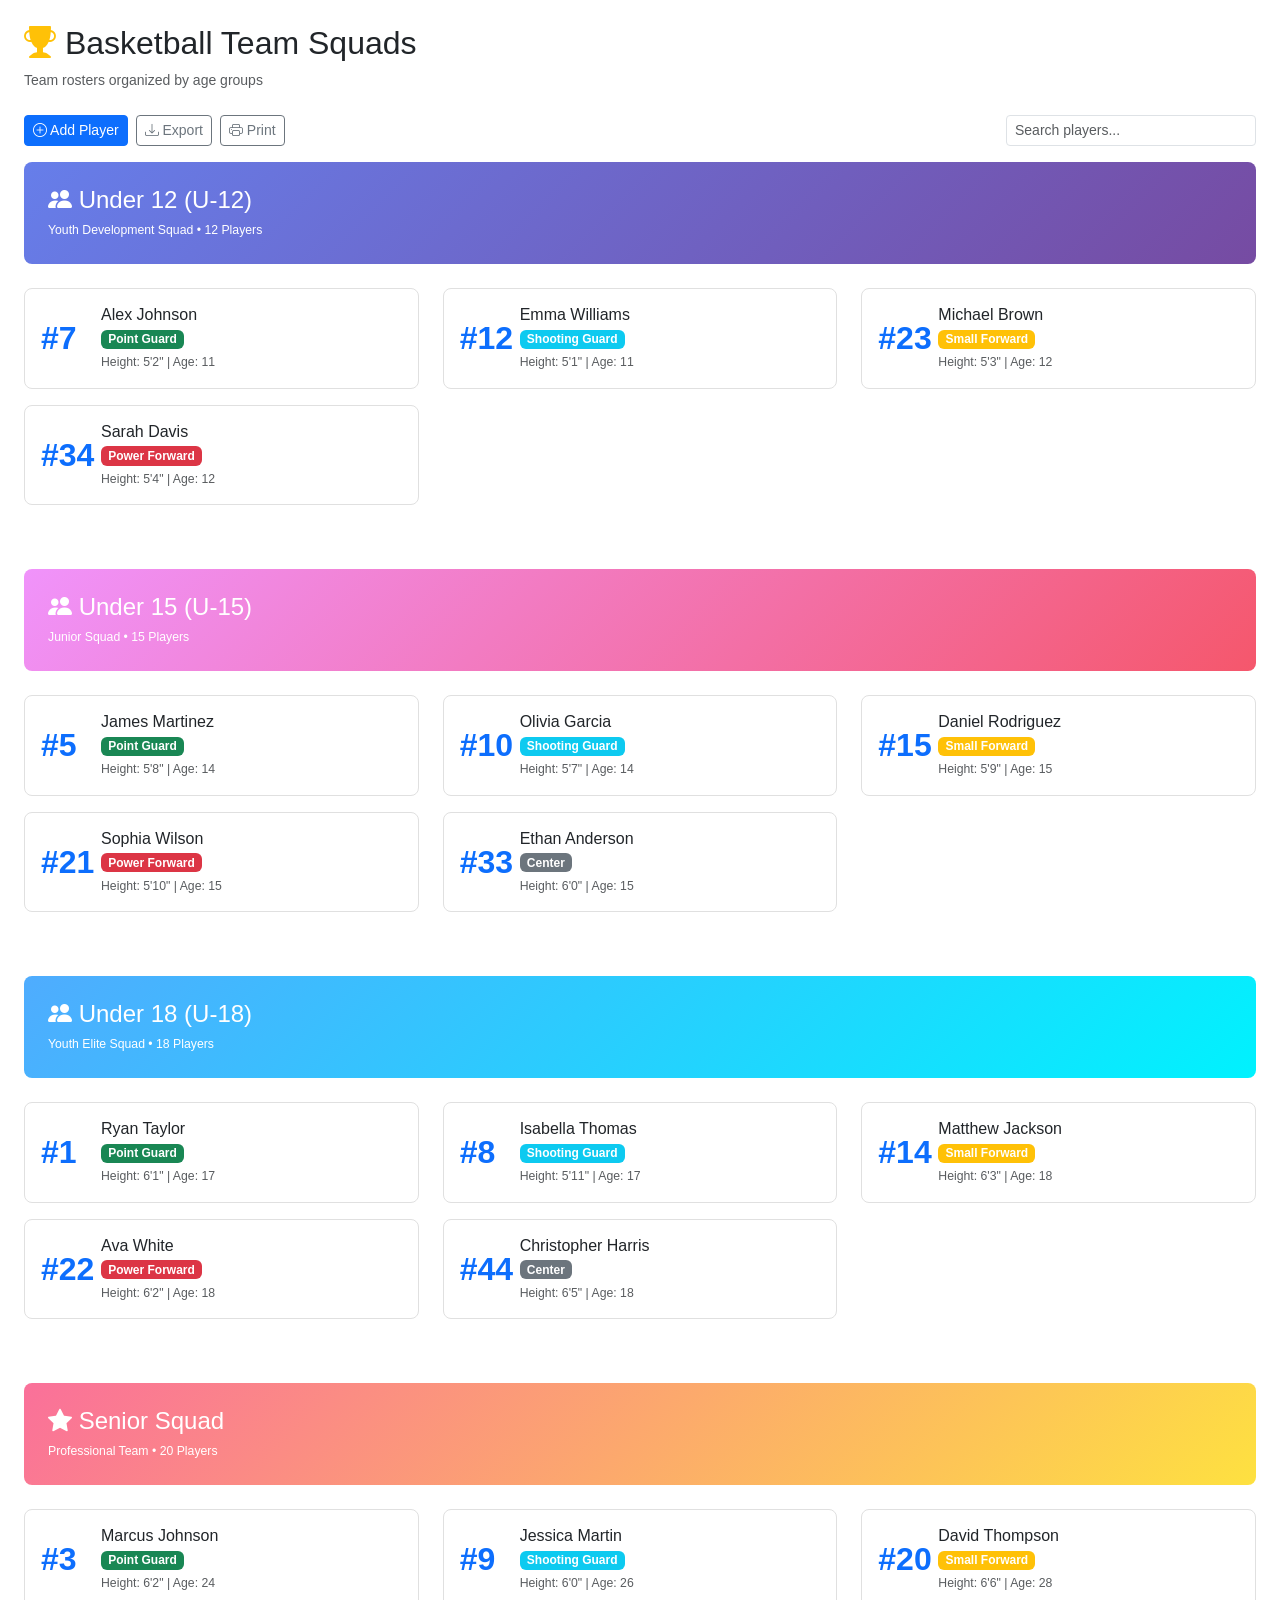
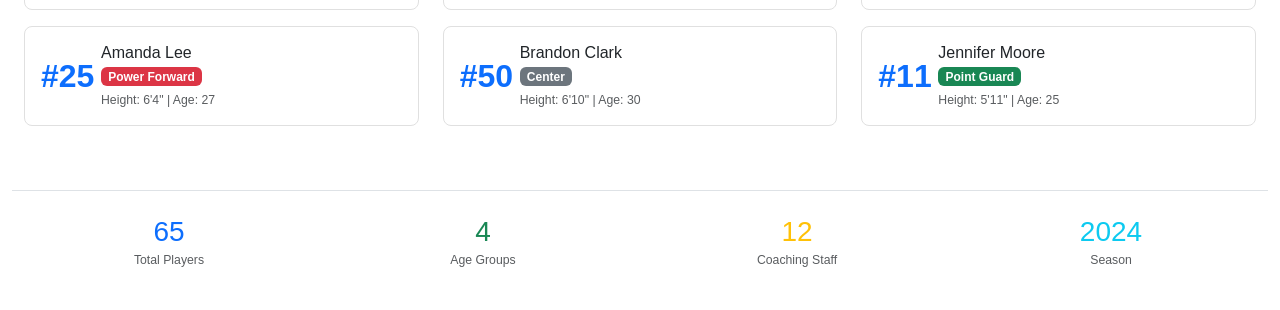
==== basketball-squads.html @ 039fc60e "Add basketball team squads page with age groups Co-authored-by: mkhathiravanraj <27872433+mkhathirav" ====
<!DOCTYPE html>
<html lang="en">
<head>
  <meta charset="UTF-8">
  <title>Basketball Team Squads</title>
  <meta name="viewport" content="width=device-width, initial-scale=1">
  <link href="https://cdn.jsdelivr.net/npm/bootstrap@5.3.3/dist/css/bootstrap.min.css" rel="stylesheet">
  <link href="https://cdn.jsdelivr.net/npm/bootstrap-icons/font/bootstrap-icons.css" rel="stylesheet">
  <link href="style.css" rel="stylesheet">
  <style>
    .squad-card {
      border-left: 4px solid #0d6efd;
      transition: transform 0.2s;
    }
    .squad-card:hover {
      transform: translateY(-2px);
      box-shadow: 0 4px 8px rgba(0,0,0,0.1);
    }
    .age-group-header {
      background: linear-gradient(135deg, #667eea 0%, #764ba2 100%);
      color: white;
      padding: 1.5rem;
      border-radius: 0.5rem;
      margin-bottom: 1.5rem;
    }
    .player-card {
      border: 1px solid #e0e0e0;
      border-radius: 0.5rem;
      padding: 1rem;
      margin-bottom: 1rem;
      background: white;
      transition: all 0.2s;
    }
    .player-card:hover {
      box-shadow: 0 2px 8px rgba(0,0,0,0.1);
      border-color: #0d6efd;
    }
    .jersey-number {
      font-size: 2rem;
      font-weight: bold;
      color: #0d6efd;
      min-width: 60px;
    }
    .position-badge {
      font-size: 0.75rem;
      padding: 0.3em 0.6em;
    }
  </style>
</head>
<body class="bg-light">

<div class="container-fluid p-4 bg-white">
  <div class="mb-4">
    <h2 class="mb-2"><i class="bi bi-trophy-fill text-warning"></i> Basketball Team Squads</h2>
    <p class="text-muted">Team rosters organized by age groups</p>
  </div>

  <div class="d-flex justify-content-between align-items-center mb-3">
    <div class="d-flex gap-2">
      <button class="btn btn-primary btn-sm"><i class="bi bi-plus-circle"></i> Add Player</button>
      <button class="btn btn-outline-secondary btn-sm"><i class="bi bi-download"></i> Export</button>
      <button class="btn btn-outline-secondary btn-sm"><i class="bi bi-printer"></i> Print</button>
    </div>
    <div>
      <input type="search" class="form-control form-control-sm" placeholder="Search players..." style="width: 250px;">
    </div>
  </div>

  <!-- Under 12 Age Group -->
  <div class="age-group-section mb-5">
    <div class="age-group-header">
      <h4 class="mb-1"><i class="bi bi-people-fill"></i> Under 12 (U-12)</h4>
      <small>Youth Development Squad • 12 Players</small>
    </div>

    <div class="row">
      <div class="col-md-6 col-lg-4">
        <div class="player-card">
          <div class="d-flex align-items-center">
            <div class="jersey-number">#7</div>
            <div class="flex-grow-1">
              <h6 class="mb-1">Alex Johnson</h6>
              <span class="badge bg-success position-badge">Point Guard</span>
              <div class="text-muted small mt-1">Height: 5'2" | Age: 11</div>
            </div>
          </div>
        </div>
      </div>
      <div class="col-md-6 col-lg-4">
        <div class="player-card">
          <div class="d-flex align-items-center">
            <div class="jersey-number">#12</div>
            <div class="flex-grow-1">
              <h6 class="mb-1">Emma Williams</h6>
              <span class="badge bg-info position-badge">Shooting Guard</span>
              <div class="text-muted small mt-1">Height: 5'1" | Age: 11</div>
            </div>
          </div>
        </div>
      </div>
      <div class="col-md-6 col-lg-4">
        <div class="player-card">
          <div class="d-flex align-items-center">
            <div class="jersey-number">#23</div>
            <div class="flex-grow-1">
              <h6 class="mb-1">Michael Brown</h6>
              <span class="badge bg-warning position-badge">Small Forward</span>
              <div class="text-muted small mt-1">Height: 5'3" | Age: 12</div>
            </div>
          </div>
        </div>
      </div>
      <div class="col-md-6 col-lg-4">
        <div class="player-card">
          <div class="d-flex align-items-center">
            <div class="jersey-number">#34</div>
            <div class="flex-grow-1">
              <h6 class="mb-1">Sarah Davis</h6>
              <span class="badge bg-danger position-badge">Power Forward</span>
              <div class="text-muted small mt-1">Height: 5'4" | Age: 12</div>
            </div>
          </div>
        </div>
      </div>
    </div>
  </div>

  <!-- Under 15 Age Group -->
  <div class="age-group-section mb-5">
    <div class="age-group-header" style="background: linear-gradient(135deg, #f093fb 0%, #f5576c 100%);">
      <h4 class="mb-1"><i class="bi bi-people-fill"></i> Under 15 (U-15)</h4>
      <small>Junior Squad • 15 Players</small>
    </div>

    <div class="row">
      <div class="col-md-6 col-lg-4">
        <div class="player-card">
          <div class="d-flex align-items-center">
            <div class="jersey-number">#5</div>
            <div class="flex-grow-1">
              <h6 class="mb-1">James Martinez</h6>
              <span class="badge bg-success position-badge">Point Guard</span>
              <div class="text-muted small mt-1">Height: 5'8" | Age: 14</div>
            </div>
          </div>
        </div>
      </div>
      <div class="col-md-6 col-lg-4">
        <div class="player-card">
          <div class="d-flex align-items-center">
            <div class="jersey-number">#10</div>
            <div class="flex-grow-1">
              <h6 class="mb-1">Olivia Garcia</h6>
              <span class="badge bg-info position-badge">Shooting Guard</span>
              <div class="text-muted small mt-1">Height: 5'7" | Age: 14</div>
            </div>
          </div>
        </div>
      </div>
      <div class="col-md-6 col-lg-4">
        <div class="player-card">
          <div class="d-flex align-items-center">
            <div class="jersey-number">#15</div>
            <div class="flex-grow-1">
              <h6 class="mb-1">Daniel Rodriguez</h6>
              <span class="badge bg-warning position-badge">Small Forward</span>
              <div class="text-muted small mt-1">Height: 5'9" | Age: 15</div>
            </div>
          </div>
        </div>
      </div>
      <div class="col-md-6 col-lg-4">
        <div class="player-card">
          <div class="d-flex align-items-center">
            <div class="jersey-number">#21</div>
            <div class="flex-grow-1">
              <h6 class="mb-1">Sophia Wilson</h6>
              <span class="badge bg-danger position-badge">Power Forward</span>
              <div class="text-muted small mt-1">Height: 5'10" | Age: 15</div>
            </div>
          </div>
        </div>
      </div>
      <div class="col-md-6 col-lg-4">
        <div class="player-card">
          <div class="d-flex align-items-center">
            <div class="jersey-number">#33</div>
            <div class="flex-grow-1">
              <h6 class="mb-1">Ethan Anderson</h6>
              <span class="badge bg-secondary position-badge">Center</span>
              <div class="text-muted small mt-1">Height: 6'0" | Age: 15</div>
            </div>
          </div>
        </div>
      </div>
    </div>
  </div>

  <!-- Under 18 Age Group -->
  <div class="age-group-section mb-5">
    <div class="age-group-header" style="background: linear-gradient(135deg, #4facfe 0%, #00f2fe 100%);">
      <h4 class="mb-1"><i class="bi bi-people-fill"></i> Under 18 (U-18)</h4>
      <small>Youth Elite Squad • 18 Players</small>
    </div>

    <div class="row">
      <div class="col-md-6 col-lg-4">
        <div class="player-card">
          <div class="d-flex align-items-center">
            <div class="jersey-number">#1</div>
            <div class="flex-grow-1">
              <h6 class="mb-1">Ryan Taylor</h6>
              <span class="badge bg-success position-badge">Point Guard</span>
              <div class="text-muted small mt-1">Height: 6'1" | Age: 17</div>
            </div>
          </div>
        </div>
      </div>
      <div class="col-md-6 col-lg-4">
        <div class="player-card">
          <div class="d-flex align-items-center">
            <div class="jersey-number">#8</div>
            <div class="flex-grow-1">
              <h6 class="mb-1">Isabella Thomas</h6>
              <span class="badge bg-info position-badge">Shooting Guard</span>
              <div class="text-muted small mt-1">Height: 5'11" | Age: 17</div>
            </div>
          </div>
        </div>
      </div>
      <div class="col-md-6 col-lg-4">
        <div class="player-card">
          <div class="d-flex align-items-center">
            <div class="jersey-number">#14</div>
            <div class="flex-grow-1">
              <h6 class="mb-1">Matthew Jackson</h6>
              <span class="badge bg-warning position-badge">Small Forward</span>
              <div class="text-muted small mt-1">Height: 6'3" | Age: 18</div>
            </div>
          </div>
        </div>
      </div>
      <div class="col-md-6 col-lg-4">
        <div class="player-card">
          <div class="d-flex align-items-center">
            <div class="jersey-number">#22</div>
            <div class="flex-grow-1">
              <h6 class="mb-1">Ava White</h6>
              <span class="badge bg-danger position-badge">Power Forward</span>
              <div class="text-muted small mt-1">Height: 6'2" | Age: 18</div>
            </div>
          </div>
        </div>
      </div>
      <div class="col-md-6 col-lg-4">
        <div class="player-card">
          <div class="d-flex align-items-center">
            <div class="jersey-number">#44</div>
            <div class="flex-grow-1">
              <h6 class="mb-1">Christopher Harris</h6>
              <span class="badge bg-secondary position-badge">Center</span>
              <div class="text-muted small mt-1">Height: 6'5" | Age: 18</div>
            </div>
          </div>
        </div>
      </div>
    </div>
  </div>

  <!-- Senior Squad -->
  <div class="age-group-section mb-5">
    <div class="age-group-header" style="background: linear-gradient(135deg, #fa709a 0%, #fee140 100%);">
      <h4 class="mb-1"><i class="bi bi-star-fill"></i> Senior Squad</h4>
      <small>Professional Team • 20 Players</small>
    </div>

    <div class="row">
      <div class="col-md-6 col-lg-4">
        <div class="player-card">
          <div class="d-flex align-items-center">
            <div class="jersey-number">#3</div>
            <div class="flex-grow-1">
              <h6 class="mb-1">Marcus Johnson</h6>
              <span class="badge bg-success position-badge">Point Guard</span>
              <div class="text-muted small mt-1">Height: 6'2" | Age: 24</div>
            </div>
          </div>
        </div>
      </div>
      <div class="col-md-6 col-lg-4">
        <div class="player-card">
          <div class="d-flex align-items-center">
            <div class="jersey-number">#9</div>
            <div class="flex-grow-1">
              <h6 class="mb-1">Jessica Martin</h6>
              <span class="badge bg-info position-badge">Shooting Guard</span>
              <div class="text-muted small mt-1">Height: 6'0" | Age: 26</div>
            </div>
          </div>
        </div>
      </div>
      <div class="col-md-6 col-lg-4">
        <div class="player-card">
          <div class="d-flex align-items-center">
            <div class="jersey-number">#20</div>
            <div class="flex-grow-1">
              <h6 class="mb-1">David Thompson</h6>
              <span class="badge bg-warning position-badge">Small Forward</span>
              <div class="text-muted small mt-1">Height: 6'6" | Age: 28</div>
            </div>
          </div>
        </div>
      </div>
      <div class="col-md-6 col-lg-4">
        <div class="player-card">
          <div class="d-flex align-items-center">
            <div class="jersey-number">#25</div>
            <div class="flex-grow-1">
              <h6 class="mb-1">Amanda Lee</h6>
              <span class="badge bg-danger position-badge">Power Forward</span>
              <div class="text-muted small mt-1">Height: 6'4" | Age: 27</div>
            </div>
          </div>
        </div>
      </div>
      <div class="col-md-6 col-lg-4">
        <div class="player-card">
          <div class="d-flex align-items-center">
            <div class="jersey-number">#50</div>
            <div class="flex-grow-1">
              <h6 class="mb-1">Brandon Clark</h6>
              <span class="badge bg-secondary position-badge">Center</span>
              <div class="text-muted small mt-1">Height: 6'10" | Age: 30</div>
            </div>
          </div>
        </div>
      </div>
      <div class="col-md-6 col-lg-4">
        <div class="player-card">
          <div class="d-flex align-items-center">
            <div class="jersey-number">#11</div>
            <div class="flex-grow-1">
              <h6 class="mb-1">Jennifer Moore</h6>
              <span class="badge bg-success position-badge">Point Guard</span>
              <div class="text-muted small mt-1">Height: 5'11" | Age: 25</div>
            </div>
          </div>
        </div>
      </div>
    </div>
  </div>

  <!-- Footer Stats -->
  <div class="row mt-4 pt-4 border-top">
    <div class="col-md-3 text-center mb-3">
      <h3 class="text-primary mb-0">65</h3>
      <small class="text-muted">Total Players</small>
    </div>
    <div class="col-md-3 text-center mb-3">
      <h3 class="text-success mb-0">4</h3>
      <small class="text-muted">Age Groups</small>
    </div>
    <div class="col-md-3 text-center mb-3">
      <h3 class="text-warning mb-0">12</h3>
      <small class="text-muted">Coaching Staff</small>
    </div>
    <div class="col-md-3 text-center mb-3">
      <h3 class="text-info mb-0">2024</h3>
      <small class="text-muted">Season</small>
    </div>
  </div>
</div>

<script src="https://cdn.jsdelivr.net/npm/bootstrap@5.3.3/dist/js/bootstrap.bundle.min.js"></script>
</body>
</html>
---- style.css ----
body {
  font-family: 'Segoe UI', sans-serif;
  font-size: 14px;
}
.nav-link.active {
  background-color: #e7f1ff;
  font-weight: bold;
}
.table td, .table th {
  vertical-align: middle;
}
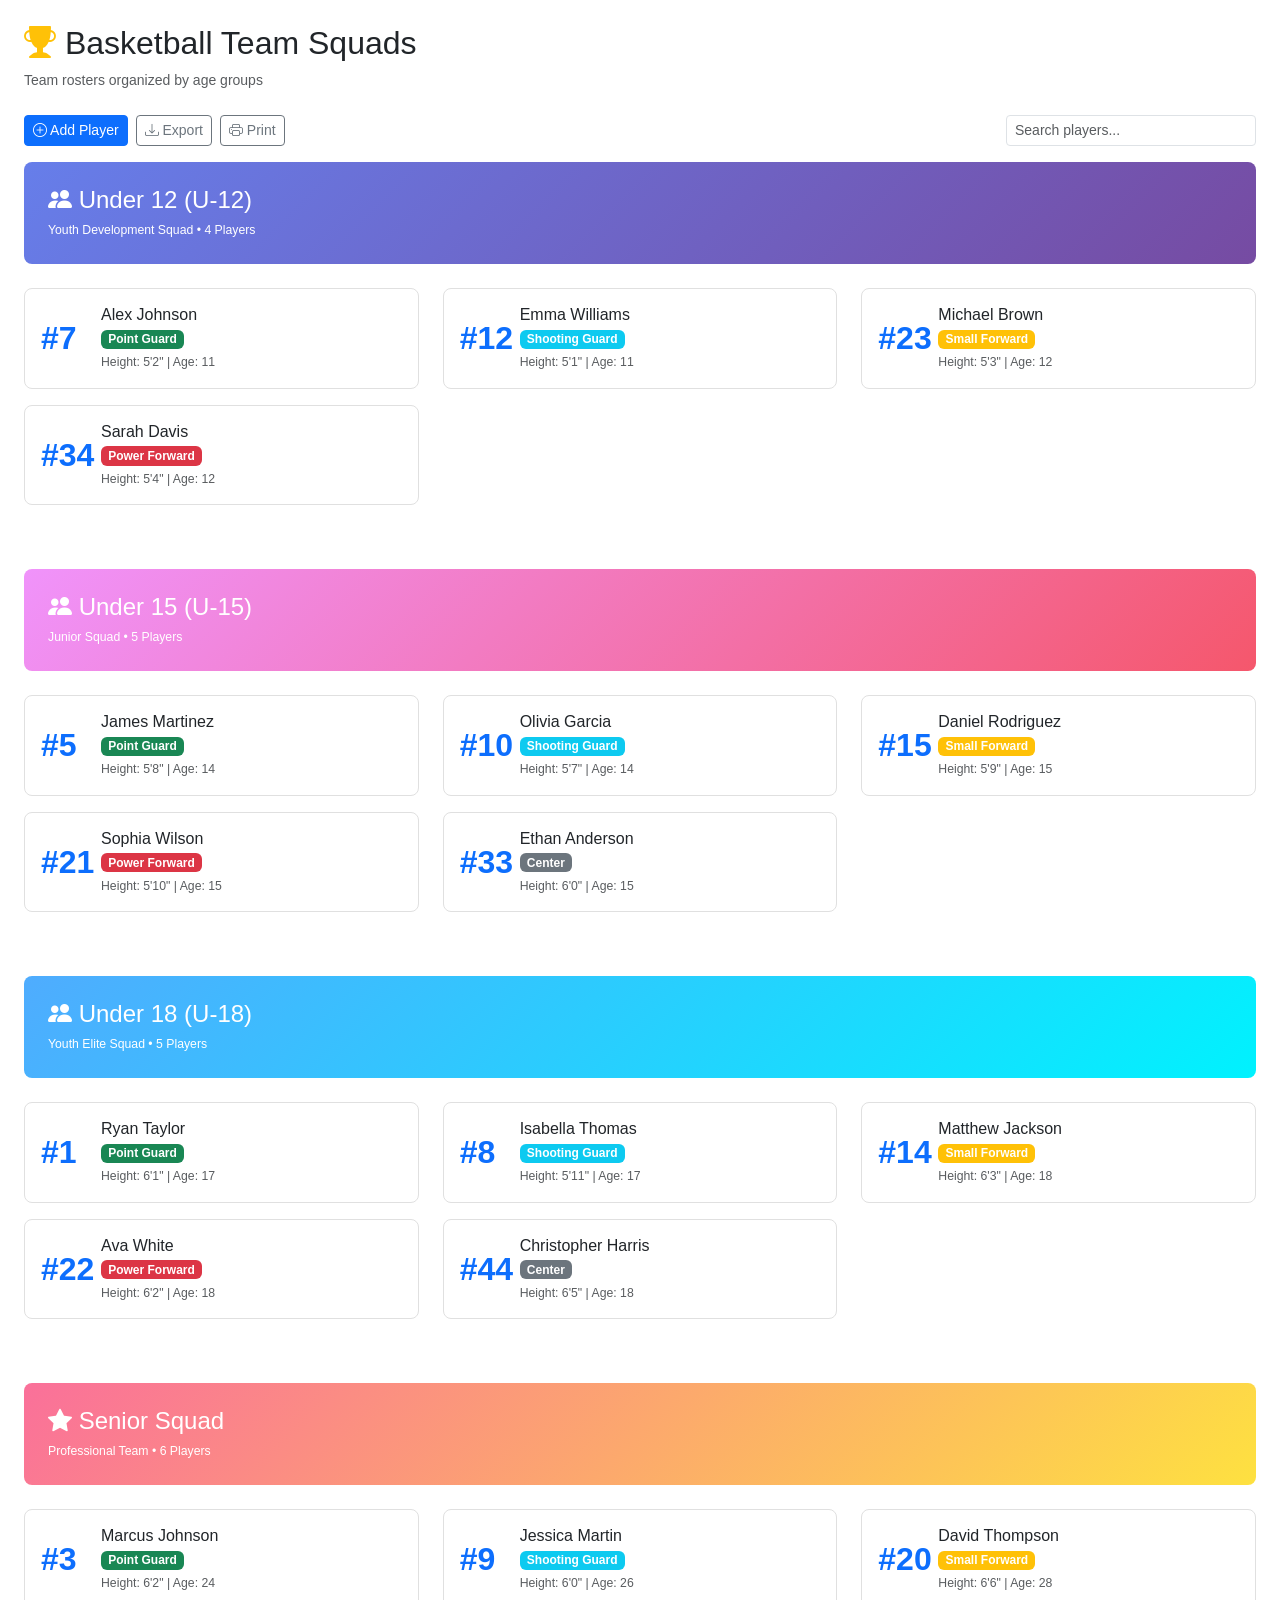
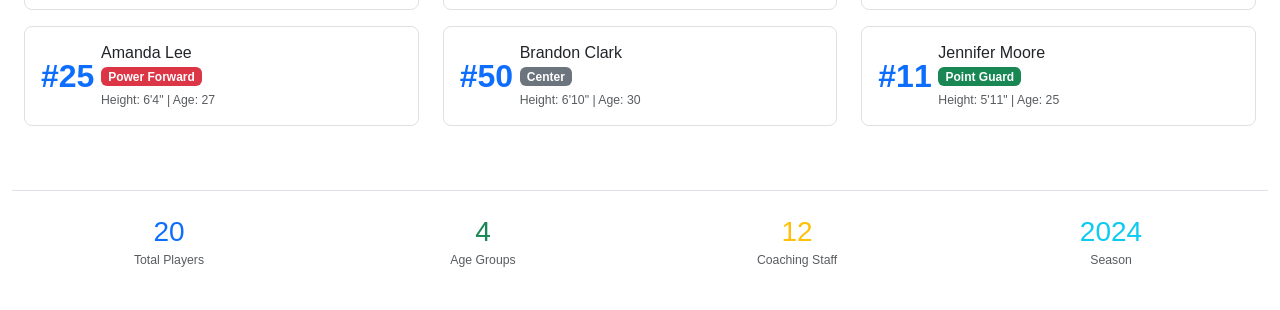
==== commit 62d9c19d: "Fix CSS path and correct player counts in basketball squads page Co-authored-by: mkhathiravanraj <27" ====
--- a/basketball-squads.html
+++ b/basketball-squads.html
@@ -6,7 +6,7 @@
   <meta name="viewport" content="width=device-width, initial-scale=1">
   <link href="https://cdn.jsdelivr.net/npm/bootstrap@5.3.3/dist/css/bootstrap.min.css" rel="stylesheet">
   <link href="https://cdn.jsdelivr.net/npm/bootstrap-icons/font/bootstrap-icons.css" rel="stylesheet">
-  <link href="style.css" rel="stylesheet">
+  <link href="css/style.css" rel="stylesheet">
   <style>
     .squad-card {
       border-left: 4px solid #0d6efd;
@@ -70,7 +70,7 @@
   <div class="age-group-section mb-5">
     <div class="age-group-header">
       <h4 class="mb-1"><i class="bi bi-people-fill"></i> Under 12 (U-12)</h4>
-      <small>Youth Development Squad • 12 Players</small>
+      <small>Youth Development Squad • 4 Players</small>
     </div>
 
     <div class="row">
@@ -129,7 +129,7 @@
   <div class="age-group-section mb-5">
     <div class="age-group-header" style="background: linear-gradient(135deg, #f093fb 0%, #f5576c 100%);">
       <h4 class="mb-1"><i class="bi bi-people-fill"></i> Under 15 (U-15)</h4>
-      <small>Junior Squad • 15 Players</small>
+      <small>Junior Squad • 5 Players</small>
     </div>
 
     <div class="row">
@@ -200,7 +200,7 @@
   <div class="age-group-section mb-5">
     <div class="age-group-header" style="background: linear-gradient(135deg, #4facfe 0%, #00f2fe 100%);">
       <h4 class="mb-1"><i class="bi bi-people-fill"></i> Under 18 (U-18)</h4>
-      <small>Youth Elite Squad • 18 Players</small>
+      <small>Youth Elite Squad • 5 Players</small>
     </div>
 
     <div class="row">
@@ -271,7 +271,7 @@
   <div class="age-group-section mb-5">
     <div class="age-group-header" style="background: linear-gradient(135deg, #fa709a 0%, #fee140 100%);">
       <h4 class="mb-1"><i class="bi bi-star-fill"></i> Senior Squad</h4>
-      <small>Professional Team • 20 Players</small>
+      <small>Professional Team • 6 Players</small>
     </div>
 
     <div class="row">
@@ -353,7 +353,7 @@
   <!-- Footer Stats -->
   <div class="row mt-4 pt-4 border-top">
     <div class="col-md-3 text-center mb-3">
-      <h3 class="text-primary mb-0">65</h3>
+      <h3 class="text-primary mb-0">20</h3>
       <small class="text-muted">Total Players</small>
     </div>
     <div class="col-md-3 text-center mb-3">
--- a/css/style.css
+++ b/css/style.css
@@ -0,0 +1,11 @@
+body {
+  font-family: 'Segoe UI', sans-serif;
+  font-size: 14px;
+}
+.nav-link.active {
+  background-color: #e7f1ff;
+  font-weight: bold;
+}
+.table td, .table th {
+  vertical-align: middle;
+}
